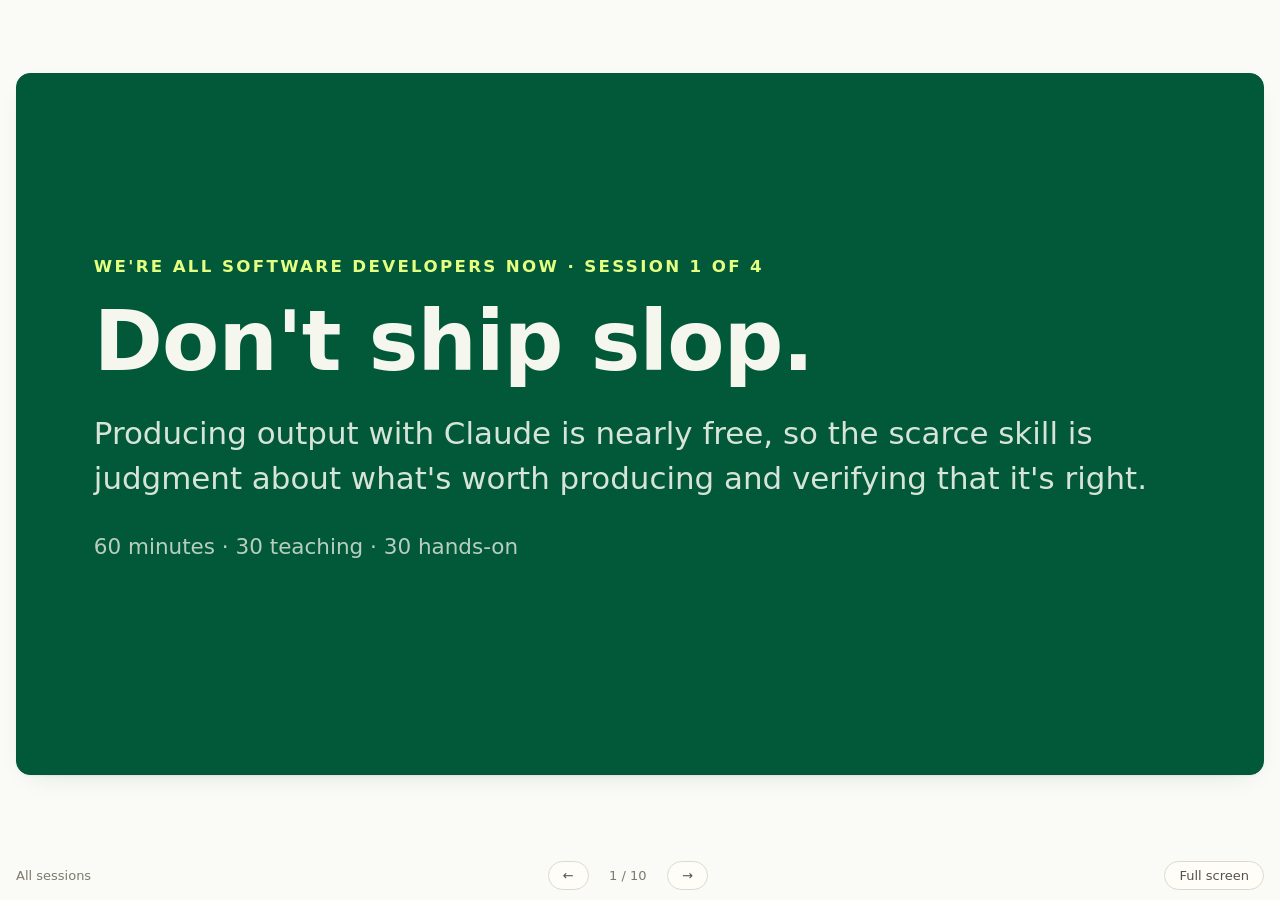
==== slides/session-01.html @ b3c8a478 "Make the repo public-safe: commit rules, fork + PR flow The repo goes public, and only Sean can chan" ====
<!doctype html>
<html lang="en">
<head>
<meta charset="utf-8">
<meta name="viewport" content="width=device-width, initial-scale=1">
<title>Session 1: Don't ship slop.</title>
<link rel="stylesheet" href="deck.css">
</head>
<body>
<!-- Source of truth: AGENDA.md and sessions/01/. Change those first, then this deck. -->
<main class="deck">

  <section class="slide band">
    <span class="eyebrow">We're All Software Developers Now · Session 1 of 4</span>
    <h1 class="hero">Don't ship slop.</h1>
    <p class="lede">Producing output with Claude is nearly free, so the scarce skill is judgment about what's worth producing and verifying that it's right.</p>
    <p class="meta">60 minutes · 30 teaching · 30 hands-on</p>
  </section>

  <section class="slide">
    <span class="eyebrow">Today</span>
    <h2 class="title">Sixty minutes</h2>
    <table class="agenda"><tbody>
      <tr><td class="t">5 min</td><td>Our AI acceptable use policy, with Jessica Wallen</td></tr>
      <tr><td class="t">25 min</td><td>What slop is, the sender's contract, the pre-send checklist, a live demo</td></tr>
      <tr><td class="t">30 min</td><td>Hands-on: a GitHub account and the GitHub CLI, signed in</td></tr>
    </tbody></table>
    <div class="slide-foot"><span>Session 1 · Don't ship slop.</span><span>Agenda</span></div>
  </section>

  <section class="slide quiet">
    <span class="eyebrow">Preface · 5 minutes</span>
    <h2 class="title">Our AI acceptable use policy</h2>
    <p class="copy">Jessica Wallen</p>
    <div class="slide-foot"><span>Session 1 · Don't ship slop.</span><span>Preface</span></div>
  </section>

  <section class="slide">
    <span class="eyebrow">What is AI slop?</span>
    <h2 class="title">Four kinds of slop</h2>
    <ul class="points">
      <li><strong>Output nobody asked for</strong></li>
      <li><strong>Claims the sender can't defend</strong></li>
      <li><strong>Length that hides the answer</strong></li>
      <li><strong>Work that transfers effort to the reader</strong></li>
    </ul>
    <div class="slide-foot"><span>Session 1 · Don't ship slop.</span><span>Teaching</span></div>
  </section>

  <section class="slide band">
    <span class="eyebrow">The sender's contract</span>
    <h2 class="title" style="font-size:2.6em">You own every claim in anything you send.</h2>
    <p class="lede">Claude drafts, you sign.</p>
    <div class="slide-foot"><span>Session 1 · Don't ship slop.</span><span>Teaching</span></div>
  </section>

  <section class="slide">
    <span class="eyebrow">A pre-send checklist</span>
    <h2 class="title">Three questions before you hit send</h2>
    <ol class="steps">
      <li><strong>Does it answer a question someone asked?</strong></li>
      <li><strong>Could you defend every number?</strong></li>
      <li><strong>Is it shorter than what it replaces?</strong></li>
    </ol>
    <p class="ask">It's a file in the starter repo: <code>checklists/pre-send.md</code></p>
    <div class="slide-foot"><span>Session 1 · Don't ship slop.</span><span>Teaching</span></div>
  </section>

  <section class="slide">
    <span class="eyebrow">Live demo</span>
    <h2 class="title">The same request, two ways</h2>
    <div class="cols">
      <div class="panel bad">
        <h3>Done as slop</h3>
        <ul class="points">
          <li>Answers a question nobody asked</li>
          <li>Numbers with no source</li>
          <li>Longer than what it replaces</li>
        </ul>
      </div>
      <div class="panel good">
        <h3>Done well</h3>
        <ul class="points">
          <li>Answers the question that was asked</li>
          <li>Every number defensible</li>
          <li>Shorter than what it replaces</li>
        </ul>
      </div>
    </div>
    <div class="slide-foot"><span>Session 1 · Don't ship slop.</span><span>Demo</span></div>
  </section>

  <section class="slide band">
    <span class="eyebrow">The mindset for the rest of the series</span>
    <h2 class="title" style="font-size:2.6em">Work lives in files and folders, not in chat history.</h2>
    <div class="slide-foot"><span>Session 1 · Don't ship slop.</span><span>Teaching</span></div>
  </section>

  <section class="slide top">
    <span class="eyebrow">Hands-on · 30 minutes</span>
    <h2 class="title">Leave signed in to GitHub</h2>
    <ol class="steps">
      <li><strong>Create a GitHub account</strong> at github.com/signup, with your Opensend email</li>
      <li><strong>Open a terminal:</strong> Mac <code>Cmd + Space</code> → Terminal · Windows: <code>Windows</code> key → Terminal or PowerShell</li>
      <li><strong>Install Git, then the GitHub CLI</strong>, following <code>docs/install-github-cli.md</code></li>
      <li><strong>Sign in:</strong> <code>gh auth login</code> → GitHub.com · HTTPS · Yes · web browser · copy the code, press Enter</li>
      <li><strong>Check it:</strong> <code>gh auth status</code> shows your username</li>
      <li><strong>Tell Git who you are</strong>, then check you can reach the repo: <code>gh repo view fueled-io/os-claude-advanced-training</code></li>
    </ol>
    <p class="fine">Checklist with "done when" for every step: sessions/01/exercise.md</p>
    <div class="slide-foot"><span>Session 1 · Don't ship slop.</span><span>Hands-on</span></div>
  </section>

  <section class="slide band">
    <span class="eyebrow">Before Session 2</span>
    <h2 class="title">Assignment</h2>
    <ul class="points">
      <li><strong>Install Claude Code and Claude Desktop:</strong> docs/install-claude-code.md</li>
      <li><strong>Confirm <code>gh auth status</code> succeeds</strong></li>
      <li><strong>Read CONTRIBUTING.md:</strong> this repo is public, and so is everything you push</li>
    </ul>
    <p class="fine">Session 2 starts on the work, not on setup. Details: sessions/01/assignment.md</p>
    <div class="slide-foot"><span>Session 1 · Don't ship slop.</span><span>Assignment</span></div>
  </section>

</main>
<script src="deck.js"></script>
</body>
</html>
---- slides/deck.css ----
/*
  Slide deck styles for We're All Software Developers Now.
  Visual system follows the Opensend roadmap-review session pages:
  warm ground, white cards, green-dark bands, one lime accent.
  Self-contained: no web fonts, no external requests.
*/
:root{
  color-scheme:light;
  --ground:#fafaf6; --ground-2:#f2efe3; --card:#fffdf8; --card-2:#f2efe3;
  --ink:#1c1c1c; --ink-2:#55534a; --ink-3:#7d7a6e;
  --green:#288364; --green-dark:#025939; --green-light:#059765;
  --lime:#e5ff80; --lime-dark:#d6f066; --on-green:#f5f7ee;
  --border:#dcd9cc; --border-soft:#ebe8dc;
  --shadow:0 1px 2px rgba(28,28,28,.05), 0 8px 28px -18px rgba(2,89,57,.28);
  --radius:14px;
  /* one slide unit: 1% of the slide width, whatever the window shape */
  --u:min(1vw, 1.6vh);
  --display:'Darker Grotesque','Inter',system-ui,-apple-system,'Segoe UI',Roboto,Helvetica,Arial,sans-serif;
  --body:'Inter','Inter var',system-ui,-apple-system,'Segoe UI',Roboto,Helvetica,Arial,sans-serif;
  --mono:ui-monospace,'SF Mono',Menlo,Consolas,monospace;
}
*{box-sizing:border-box}
html{-webkit-text-size-adjust:100%}
body{
  margin:0;background:var(--ground);color:var(--ink);
  font-family:var(--body);line-height:1.5;
  -webkit-font-smoothing:antialiased;text-rendering:optimizeLegibility;
}
h1,h2,h3{font-family:var(--display);color:var(--ink);text-wrap:balance;margin:0}
p{margin:0}
strong{font-weight:650;color:var(--ink)}
a{color:var(--green)}
code{white-space:nowrap;font-family:var(--mono);font-size:.9em;background:var(--card-2);border:1px solid var(--border-soft);border-radius:6px;padding:.05em .35em}

/* ---------- slides (stacked: no-JS, print, and the default) ---------- */
.deck{display:flex;flex-direction:column;align-items:center;gap:calc(var(--u)*3);padding:calc(var(--u)*3) 16px}
.slide{
  position:relative;width:min(100%, 160vh);aspect-ratio:16/9;
  background:var(--card);border:1px solid var(--border);border-radius:var(--radius);box-shadow:var(--shadow);
  padding:calc(var(--u)*5) calc(var(--u)*6) calc(var(--u)*7.5);
  display:flex;flex-direction:column;justify-content:center;overflow:hidden;
  font-size:calc(var(--u)*2.1);
}
/* busy slides (step lists, tables) step the type down so nothing overflows */
.slide.top,.slide.dense{font-size:calc(var(--u)*1.6)}
.slide.band{background:var(--green-dark);color:var(--on-green);border-color:var(--green-dark)}
.slide.band h1,.slide.band h2,.slide.band h3,.slide.band strong{color:var(--on-green)}
.band code{background:rgba(245,247,238,.14);border-color:rgba(245,247,238,.24);color:var(--on-green)}
.band .ask code{background:var(--card-2);border-color:var(--border-soft);color:var(--ink)}
.slide.quiet{background:var(--ground-2)}
.slide.top{justify-content:flex-start}

/* ---------- deck mode (deck.js adds .deck-on) ---------- */
body.deck-on{overflow:hidden;height:100vh}
body.deck-on .deck{height:100vh;justify-content:center;padding:0 16px calc(var(--u)*4)}
body.deck-on .slide{display:none;width:min(100%, 150vh)}
body.deck-on .slide.active{display:flex}
.controls{display:none}
body.deck-on .controls{
  display:flex;position:fixed;left:0;right:0;bottom:0;align-items:center;justify-content:space-between;
  padding:10px 16px;font-size:13px;color:var(--ink-3);
}
.controls a{color:var(--ink-3);text-decoration:none}
.controls a:hover{color:var(--green)}
.controls button{
  font:inherit;color:var(--ink-2);background:var(--card);border:1px solid var(--border);border-radius:99px;
  padding:4px 14px;cursor:pointer;
}
.controls button:hover{border-color:var(--green);color:var(--green-dark)}
.controls .nav{display:flex;align-items:center;gap:10px}
.controls .count{font-variant-numeric:tabular-nums;min-width:4.5em;text-align:center}

/* ---------- type ---------- */
.eyebrow{
  display:inline-flex;align-items:center;gap:.5em;
  font-weight:600;font-size:.62em;letter-spacing:.14em;text-transform:uppercase;color:var(--green);
}
.band .eyebrow{color:var(--lime)}
h1.hero{font-weight:800;font-size:3.1em;line-height:1;letter-spacing:-.01em;margin-top:.25em}
h2.title{font-weight:800;font-size:2.05em;line-height:1.05;margin-top:.2em}
.lede{font-size:1.15em;line-height:1.45;margin-top:.9em;max-width:38em}
.band .lede{color:color-mix(in srgb,var(--on-green) 88%,transparent)}
.copy{color:var(--ink-2);line-height:1.55;margin-top:.8em;max-width:42em}
.fine{font-size:.7em;color:var(--ink-3);margin-top:1.2em}
.band .fine{color:color-mix(in srgb,var(--on-green) 60%,transparent)}
.meta{font-size:.8em;margin-top:1.4em;color:color-mix(in srgb,var(--on-green) 75%,transparent)}

/* the one lime moment: the single ask */
.ask{margin-top:1.1em;align-self:flex-start;background:var(--lime);color:var(--ink);border-radius:10px;padding:.55em .9em;font-weight:650;font-size:.95em}
.band .ask strong{color:var(--ink)}

/* ---------- lists ---------- */
ul.points{list-style:none;margin:.9em 0 0;padding:0;max-width:44em}
ul.points li{position:relative;padding:.42em 0 .42em 1.1em;border-bottom:1px solid var(--border-soft);color:var(--ink-2);line-height:1.45}
ul.points li:last-child{border-bottom:0}
ul.points li::before{content:"";position:absolute;left:0;top:1.02em;width:.42em;height:.42em;border-radius:99px;background:var(--green)}
ul.points strong{color:var(--ink)}
.band ul.points li{color:color-mix(in srgb,var(--on-green) 88%,transparent);border-color:rgba(245,247,238,.14)}
.band ul.points li::before{background:var(--lime)}

ol.steps{list-style:none;margin:.9em 0 0;padding:0;counter-reset:s;max-width:46em}
ol.steps li{counter-increment:s;position:relative;padding:.42em 0 .42em 2em;border-bottom:1px solid var(--border-soft);color:var(--ink-2);line-height:1.45}
ol.steps li:last-child{border-bottom:0}
ol.steps li::before{
  content:counter(s);position:absolute;left:0;top:.42em;width:1.35em;height:1.35em;border-radius:99px;
  background:var(--green-dark);color:var(--on-green);font-size:.82em;font-weight:700;
  display:flex;align-items:center;justify-content:center;
}
ol.steps strong{color:var(--ink)}

/* ---------- tables ---------- */
table.agenda{border-collapse:collapse;width:100%;max-width:40em;margin-top:.8em}
.agenda td{padding:.5em 0;border-bottom:1px solid var(--border-soft);vertical-align:baseline}
.agenda tr:last-child td{border-bottom:0}
.agenda .t{font-variant-numeric:tabular-nums;white-space:nowrap;width:5.5em;color:var(--green-dark);font-weight:650}

table.grid{border-collapse:collapse;width:100%;margin-top:.8em;font-size:.88em;background:var(--card);border:1px solid var(--border);border-radius:var(--radius);overflow:hidden}
.grid th,.grid td{text-align:left;padding:.5em .8em;border-bottom:1px solid var(--border-soft);vertical-align:top}
.grid thead th{background:var(--card-2);font-weight:650;font-size:.72em;letter-spacing:.08em;text-transform:uppercase;color:var(--ink-3)}
.grid tbody tr:last-child td{border-bottom:0}
.grid td:first-child{white-space:nowrap}

/* ---------- blocks ---------- */
.callout{border-left:3px solid var(--green);background:var(--card-2);border-radius:0 var(--radius) var(--radius) 0;padding:.8em 1.1em;margin-top:1em;max-width:44em;color:var(--ink-2)}
.callout .tag{font-size:.62em;font-weight:700;letter-spacing:.12em;text-transform:uppercase;color:var(--green);display:block;margin-bottom:.35em}
.cols{display:grid;grid-template-columns:1fr 1fr;gap:1.2em;margin-top:1em}
.panel{border:1px solid var(--border);border-radius:var(--radius);background:var(--card);padding:.9em 1.1em}
.panel h3{font-size:1.15em;font-weight:800}
.panel.bad{background:var(--card-2)}
.panel.good{border-color:color-mix(in srgb,var(--green) 45%,transparent);background:#eef6f1}
.panel ul.points{margin-top:.4em}
.pill{display:inline-block;font-size:.62em;font-weight:650;letter-spacing:.06em;text-transform:uppercase;padding:.15em .7em;border-radius:99px;border:1px solid var(--border);background:var(--card-2);color:var(--ink-2);white-space:nowrap;vertical-align:middle}
.pill.go{border-color:color-mix(in srgb,var(--green) 45%,transparent);background:#e7f2ec;color:var(--green-dark)}
.pill.new{border-color:var(--lime-dark);background:var(--lime);color:var(--ink)}
.slide-foot{position:absolute;left:calc(var(--u)*6);right:calc(var(--u)*6);bottom:calc(var(--u)*2.2);display:flex;justify-content:space-between;font-size:.55em;letter-spacing:.12em;text-transform:uppercase;color:var(--ink-3)}
.band .slide-foot{color:color-mix(in srgb,var(--on-green) 50%,transparent)}

/* ---------- index page ---------- */
.index-wrap{max-width:1000px;margin:0 auto;padding:48px 16px 64px}
.index-head{background:var(--green-dark);color:var(--on-green);border-radius:var(--radius);padding:36px 40px;box-shadow:var(--shadow)}
.index-head h1{color:var(--on-green);font-weight:800;font-size:clamp(2rem,6vw,2.8rem);line-height:1.02}
.index-head .eyebrow{font-size:.72rem;color:var(--lime)}
.index-head p{margin-top:12px;color:color-mix(in srgb,var(--on-green) 85%,transparent);max-width:44em}
.session-list{list-style:none;margin:20px 0 0;padding:0;display:grid;grid-template-columns:1fr 1fr;gap:14px}
.session-list a{display:block;height:100%;background:var(--card);border:1px solid var(--border);border-radius:var(--radius);box-shadow:var(--shadow);padding:20px 22px;text-decoration:none;color:var(--ink-2)}
.session-list a:hover{border-color:var(--green)}
.session-list .eyebrow{font-size:.68rem}
.session-list h2{font-weight:800;font-size:1.45rem;color:var(--green-dark);margin-top:4px}
.session-list p{margin-top:6px;font-size:.92rem;line-height:1.5}
.index-note{margin-top:20px;font-size:.85rem;color:var(--ink-3)}
@media (max-width:640px){
  .session-list{grid-template-columns:1fr}
  .index-head{padding:26px 22px}
  .cols{grid-template-columns:1fr}
}

/* ---------- print: one slide per page ---------- */
@media print{
  @page{size:landscape;margin:0}
  body{background:#fff}
  .controls{display:none !important}
  .deck{padding:0;gap:0}
  .slide,body.deck-on .slide{display:flex !important;width:100vw;height:100vh;aspect-ratio:auto;border-radius:0;box-shadow:none;border:0;page-break-after:always;--u:1vw}
}
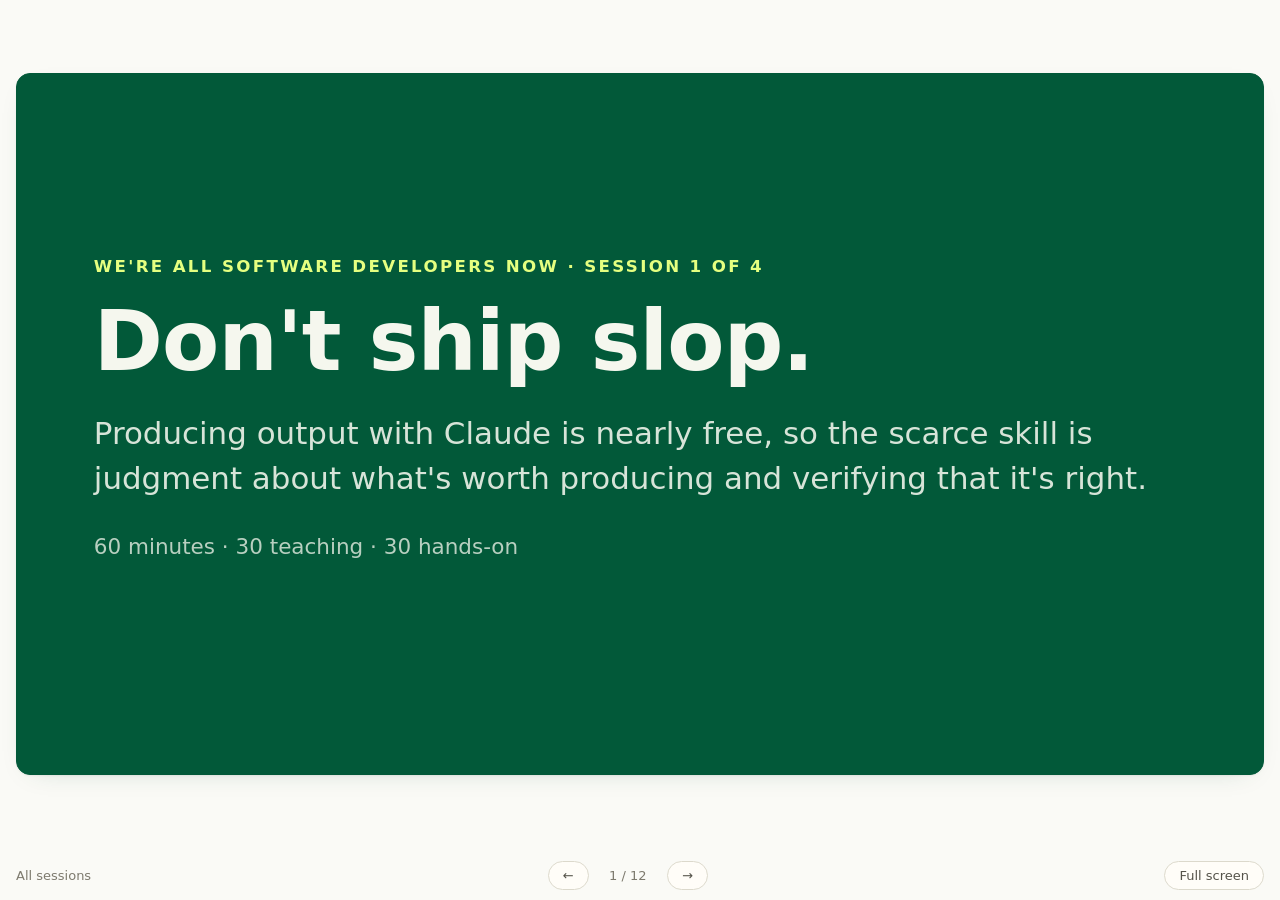
==== commit 8f8482bf: "Session 1: slop grenades quote and cost slide - Quote slide: Tobi Lütke on "slop grenades" (The Know" ====
--- a/slides/session-01.html
+++ b/slides/session-01.html
@@ -22,7 +22,7 @@
     <h2 class="title">Sixty minutes</h2>
     <table class="agenda"><tbody>
       <tr><td class="t">5 min</td><td>Our AI acceptable use policy, with Jessica Wallen</td></tr>
-      <tr><td class="t">25 min</td><td>What slop is, the sender's contract, the pre-send checklist, a live demo</td></tr>
+      <tr><td class="t">25 min</td><td>What slop is, slop grenades, the sender's contract, the pre-send checklist, a live demo</td></tr>
       <tr><td class="t">30 min</td><td>Hands-on: a GitHub account and the GitHub CLI, signed in</td></tr>
     </tbody></table>
     <div class="slide-foot"><span>Session 1 · Don't ship slop.</span><span>Agenda</span></div>
@@ -44,6 +44,44 @@
       <li><strong>Length that hides the answer</strong></li>
       <li><strong>Work that transfers effort to the reader</strong></li>
     </ul>
+    <div class="slide-foot"><span>Session 1 · Don't ship slop.</span><span>Teaching</span></div>
+  </section>
+
+  <section class="slide band">
+    <span class="eyebrow">Slop grenades</span>
+    <blockquote class="quote">“We call those ‘slop grenades’ that people toss at each other.”</blockquote>
+    <p class="lede">AI output sent without being read, so the people who receive it have to review it.</p>
+    <p class="cite"><strong>Tobi Lütke</strong>, CEO of Shopify, on The Knowledge Project podcast<br>Reported by Fortune, September 17, 2026 · fortune.com/2026/09/17/shopify-tobias-lutke-ai-slop-grenades</p>
+    <div class="slide-foot"><span>Session 1 · Don't ship slop.</span><span>Teaching</span></div>
+  </section>
+
+  <section class="slide top">
+    <span class="eyebrow">What a slop grenade costs</span>
+    <h2 class="title">You save 30 minutes. Every reader pays 30.</h2>
+    <div class="ledger" role="img" aria-label="Skipping review saves the sender 30 minutes. Each reader spends 30 minutes reviewing: 30 minutes for 1 reader, 90 for 3, 300 for a team of 10.">
+      <div class="row saved">
+        <span class="who">You skip the review</span>
+        <span class="blocks"><i class="b save">30</i></span>
+        <span class="sum"><span><strong>30 min</strong> saved</span></span>
+      </div>
+      <div class="row">
+        <span class="who">1 reader</span>
+        <span class="blocks"><i class="b">30</i></span>
+        <span class="sum"><span><strong>30 min</strong> · you broke even</span></span>
+      </div>
+      <div class="row">
+        <span class="who">3 readers</span>
+        <span class="blocks"><i class="b">30</i><i class="b">30</i><i class="b">30</i></span>
+        <span class="sum"><span><strong>90 min</strong> · 3× what you saved</span></span>
+      </div>
+      <div class="row">
+        <span class="who">A team of 10</span>
+        <span class="blocks"><i class="b">30</i><i class="b">30</i><i class="b">30</i><i class="b">30</i><i class="b">30</i><i class="b">30</i><i class="b">30</i><i class="b">30</i><i class="b">30</i><i class="b">30</i></span>
+        <span class="sum"><span><strong>300 min</strong> · 10× what you saved</span></span>
+      </div>
+    </div>
+    <p class="ask">Claude should save your reader time, not add to it. Review it once, so they don't each have to.</p>
+    <p class="fine">Each block is 30 minutes. An illustration, not a measurement.</p>
     <div class="slide-foot"><span>Session 1 · Don't ship slop.</span><span>Teaching</span></div>
   </section>
 
--- a/slides/deck.css
+++ b/slides/deck.css
@@ -89,6 +89,25 @@
 .ask{margin-top:1.1em;align-self:flex-start;background:var(--lime);color:var(--ink);border-radius:10px;padding:.55em .9em;font-weight:650;font-size:.95em}
 .band .ask strong{color:var(--ink)}
 
+/* ---------- quote slide ---------- */
+blockquote.quote{margin:.35em 0 0;font-family:var(--display);font-weight:800;font-size:2.5em;line-height:1.08;text-wrap:balance;max-width:20em}
+.band blockquote.quote{color:var(--on-green)}
+.cite{margin-top:1.4em;font-size:.72em;line-height:1.5;color:var(--ink-3)}
+.band .cite{color:color-mix(in srgb,var(--on-green) 70%,transparent)}
+
+/* ---------- cost ledger: one block per 30 minutes ---------- */
+.ledger{margin-top:1em;display:grid;grid-template-columns:auto 1fr auto;column-gap:1.1em;max-width:52em}
+.ledger .row{display:contents}
+.ledger .row > span{padding:.55em 0;border-bottom:1px solid var(--border-soft);display:flex;align-items:center}
+.ledger .row:last-child > span{border-bottom:0}
+.ledger .who{font-weight:650;color:var(--ink);white-space:nowrap}
+.ledger .blocks{gap:.25em;flex-wrap:nowrap}
+.ledger .b{font-style:normal;display:inline-flex;align-items:center;justify-content:center;width:2.7em;height:2.1em;border-radius:7px;background:var(--ink);color:var(--card);font-size:.78em;font-weight:650;font-variant-numeric:tabular-nums}
+.ledger .b.save{background:var(--lime);color:var(--ink);border:1px solid var(--lime-dark)}
+.ledger .sum{color:var(--ink-2);white-space:nowrap;justify-content:flex-end}
+.ledger .sum strong{font-size:1.15em}
+.ledger .saved .sum strong{color:var(--green-dark)}
+
 /* ---------- lists ---------- */
 ul.points{list-style:none;margin:.9em 0 0;padding:0;max-width:44em}
 ul.points li{position:relative;padding:.42em 0 .42em 1.1em;border-bottom:1px solid var(--border-soft);color:var(--ink-2);line-height:1.45}
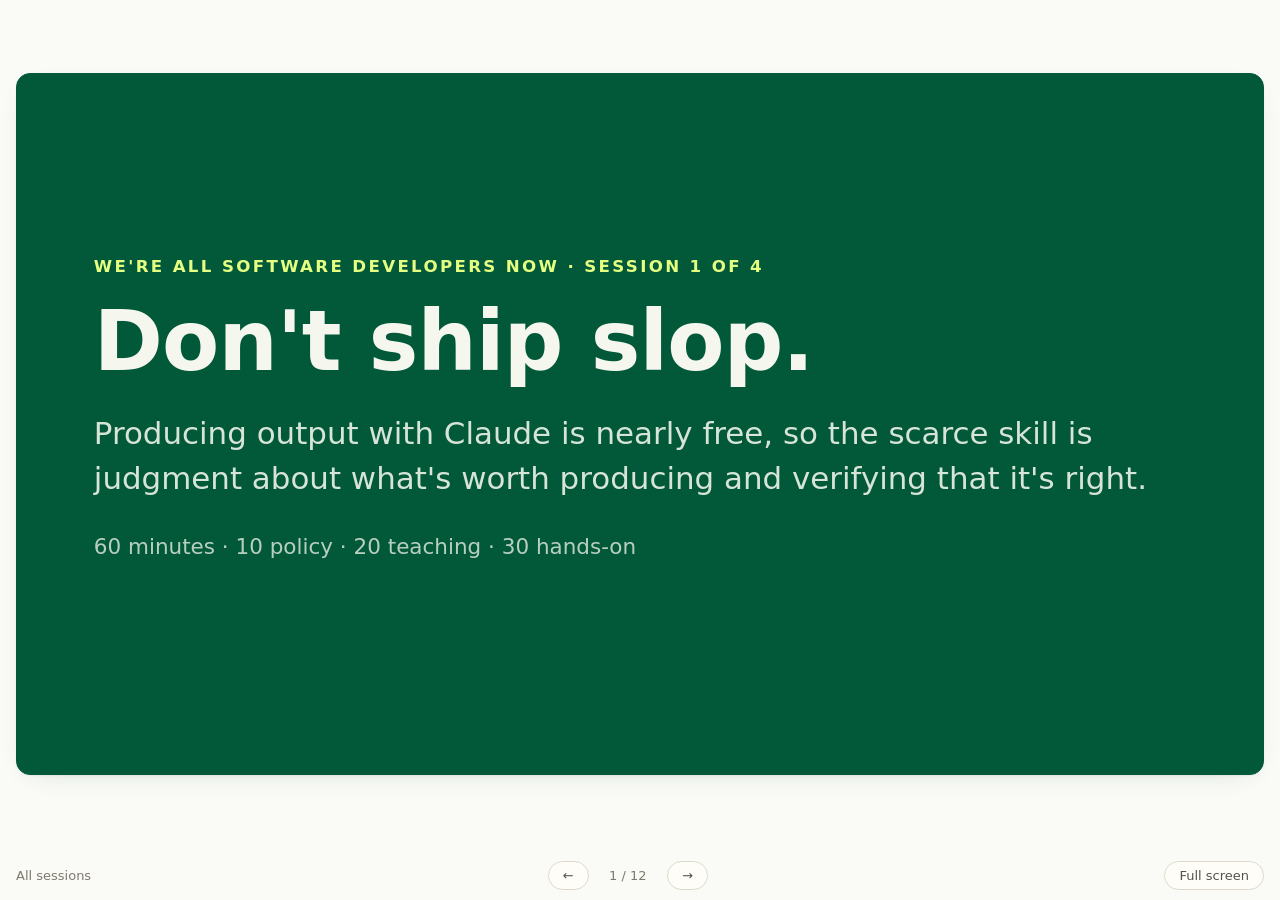
==== commit a8e7918f: "Slides and docs: Sean's review pass Index: larger type throughout; presenter note removed. All decks" ====
--- a/slides/session-01.html
+++ b/slides/session-01.html
@@ -4,32 +4,32 @@
 <meta charset="utf-8">
 <meta name="viewport" content="width=device-width, initial-scale=1">
 <title>Session 1: Don't ship slop.</title>
-<link rel="stylesheet" href="deck.css">
+<link rel="stylesheet" href="deck.css?v=2026-11-04d">
 </head>
 <body>
 <!-- Source of truth: AGENDA.md and sessions/01/. Change those first, then this deck. -->
 <main class="deck">
 
-  <section class="slide band">
+  <section class="slide band cover">
     <span class="eyebrow">We're All Software Developers Now · Session 1 of 4</span>
     <h1 class="hero">Don't ship slop.</h1>
     <p class="lede">Producing output with Claude is nearly free, so the scarce skill is judgment about what's worth producing and verifying that it's right.</p>
-    <p class="meta">60 minutes · 30 teaching · 30 hands-on</p>
+    <p class="meta">60 minutes · 10 policy · 20 teaching · 30 hands-on</p>
   </section>
 
   <section class="slide">
     <span class="eyebrow">Today</span>
     <h2 class="title">Sixty minutes</h2>
     <table class="agenda"><tbody>
-      <tr><td class="t">5 min</td><td>Our AI acceptable use policy, with Jessica Wallen</td></tr>
-      <tr><td class="t">25 min</td><td>What slop is, slop grenades, the sender's contract, the pre-send checklist, a live demo</td></tr>
+      <tr><td class="t">10 min</td><td>Our AI acceptable use policy, with Jessica Wallen</td></tr>
+      <tr><td class="t">20 min</td><td>What slop is, slop grenades, the sender's contract, the pre-send checklist, a live demo</td></tr>
       <tr><td class="t">30 min</td><td>Hands-on: a GitHub account and the GitHub CLI, signed in</td></tr>
     </tbody></table>
     <div class="slide-foot"><span>Session 1 · Don't ship slop.</span><span>Agenda</span></div>
   </section>
 
   <section class="slide quiet">
-    <span class="eyebrow">Preface · 5 minutes</span>
+    <span class="eyebrow">Preface · 10 minutes</span>
     <h2 class="title">Our AI acceptable use policy</h2>
     <p class="copy">Jessica Wallen</p>
     <div class="slide-foot"><span>Session 1 · Don't ship slop.</span><span>Preface</span></div>
@@ -37,12 +37,13 @@
 
   <section class="slide">
     <span class="eyebrow">What is AI slop?</span>
-    <h2 class="title">Four kinds of slop</h2>
+    <h2 class="title">Five kinds of slop</h2>
     <ul class="points">
       <li><strong>Output nobody asked for</strong></li>
       <li><strong>Claims the sender can't defend</strong></li>
       <li><strong>Length that hides the answer</strong></li>
       <li><strong>Work that transfers effort to the reader</strong></li>
+      <li><strong>Terms nobody uses,</strong> made up and said with confidence: "load-bearing", "slice"</li>
     </ul>
     <div class="slide-foot"><span>Session 1 · Don't ship slop.</span><span>Teaching</span></div>
   </section>
@@ -51,37 +52,36 @@
     <span class="eyebrow">Slop grenades</span>
     <blockquote class="quote">“We call those ‘slop grenades’ that people toss at each other.”</blockquote>
     <p class="lede">AI output sent without being read, so the people who receive it have to review it.</p>
-    <p class="cite"><strong>Tobi Lütke</strong>, CEO of Shopify, on The Knowledge Project podcast<br>Reported by Fortune, September 17, 2026 · fortune.com/2026/09/17/shopify-tobias-lutke-ai-slop-grenades</p>
+    <p class="cite"><strong>Tobi Lütke</strong>, CEO of Shopify, on The Knowledge Project podcast<br>Reported by Fortune, September 17, 2026 · <a href="https://fortune.com/2026/09/17/shopify-tobias-lutke-ai-slop-grenades/" target="_blank" rel="noopener">fortune.com/2026/09/17/shopify-tobias-lutke-ai-slop-grenades</a></p>
     <div class="slide-foot"><span>Session 1 · Don't ship slop.</span><span>Teaching</span></div>
   </section>
 
-  <section class="slide top">
+  <section class="slide">
     <span class="eyebrow">What a slop grenade costs</span>
     <h2 class="title">You save 30 minutes. Every reader pays 30.</h2>
-    <div class="ledger" role="img" aria-label="Skipping review saves the sender 30 minutes. Each reader spends 30 minutes reviewing: 30 minutes for 1 reader, 90 for 3, 300 for a team of 10.">
-      <div class="row saved">
+    <div class="cost" role="img" aria-label="Skipping review saves the sender 30 minutes. Each reader spends 30 minutes reviewing: 30 minutes for 1 reader, 90 for 3 readers, 300 for a team of 10.">
+      <div class="cost-row saved">
         <span class="who">You skip the review</span>
-        <span class="blocks"><i class="b save">30</i></span>
-        <span class="sum"><span><strong>30 min</strong> saved</span></span>
+        <span class="track"><span class="bar" style="--m:30"></span><span class="val">30 min saved</span></span>
+        <span class="x"></span>
       </div>
-      <div class="row">
+      <div class="cost-row">
         <span class="who">1 reader</span>
-        <span class="blocks"><i class="b">30</i></span>
-        <span class="sum"><span><strong>30 min</strong> · you broke even</span></span>
+        <span class="track"><span class="bar" style="--m:30"></span><span class="val">30 min</span></span>
+        <span class="x">1×</span>
       </div>
-      <div class="row">
+      <div class="cost-row">
         <span class="who">3 readers</span>
-        <span class="blocks"><i class="b">30</i><i class="b">30</i><i class="b">30</i></span>
-        <span class="sum"><span><strong>90 min</strong> · 3× what you saved</span></span>
+        <span class="track"><span class="bar" style="--m:90"></span><span class="val">90 min</span></span>
+        <span class="x">3×</span>
       </div>
-      <div class="row">
+      <div class="cost-row">
         <span class="who">A team of 10</span>
-        <span class="blocks"><i class="b">30</i><i class="b">30</i><i class="b">30</i><i class="b">30</i><i class="b">30</i><i class="b">30</i><i class="b">30</i><i class="b">30</i><i class="b">30</i><i class="b">30</i></span>
-        <span class="sum"><span><strong>300 min</strong> · 10× what you saved</span></span>
+        <span class="track"><span class="bar" style="--m:300"></span><span class="val">300 min</span></span>
+        <span class="x">10×</span>
       </div>
     </div>
-    <p class="ask">Claude should save your reader time, not add to it. Review it once, so they don't each have to.</p>
-    <p class="fine">Each block is 30 minutes. An illustration, not a measurement.</p>
+    <p class="ask">Claude should save your reader time, not add to it.</p>
     <div class="slide-foot"><span>Session 1 · Don't ship slop.</span><span>Teaching</span></div>
   </section>
 
@@ -94,13 +94,14 @@
 
   <section class="slide">
     <span class="eyebrow">A pre-send checklist</span>
-    <h2 class="title">Three questions before you hit send</h2>
+    <h2 class="title">Four questions before you hit send</h2>
     <ol class="steps">
       <li><strong>Does it answer a question someone asked?</strong></li>
       <li><strong>Could you defend every number?</strong></li>
       <li><strong>Is it shorter than what it replaces?</strong></li>
+      <li><strong>Does it use your reader's words,</strong> not terms Claude made up?</li>
     </ol>
-    <p class="ask">It's a file in the starter repo: <code>checklists/pre-send.md</code></p>
+    <p class="ask">An example skill for checking this is in the starter repo: <code>/pre-send</code></p>
     <div class="slide-foot"><span>Session 1 · Don't ship slop.</span><span>Teaching</span></div>
   </section>
 
@@ -114,6 +115,7 @@
           <li>Answers a question nobody asked</li>
           <li>Numbers with no source</li>
           <li>Longer than what it replaces</li>
+          <li>Invents its own terms</li>
         </ul>
       </div>
       <div class="panel good">
@@ -122,6 +124,7 @@
           <li>Answers the question that was asked</li>
           <li>Every number defensible</li>
           <li>Shorter than what it replaces</li>
+          <li>Uses the reader's words</li>
         </ul>
       </div>
     </div>
@@ -152,16 +155,18 @@
   <section class="slide band">
     <span class="eyebrow">Before Session 2</span>
     <h2 class="title">Assignment</h2>
+    <p class="lede">Didn't finish in class? Finish these before Session 2.</p>
     <ul class="points">
       <li><strong>Install Claude Code and Claude Desktop:</strong> docs/install-claude-code.md</li>
       <li><strong>Confirm <code>gh auth status</code> succeeds</strong></li>
-      <li><strong>Read CONTRIBUTING.md:</strong> this repo is public, and so is everything you push</li>
+      <li><strong>Download your copy of this public repo:</strong> <code>gh repo fork fueled-io/os-claude-advanced-training --clone</code></li>
+      <li><strong>Read CONTRIBUTING.md:</strong> what never goes in this repo, or anything you push</li>
     </ul>
     <p class="fine">Session 2 starts on the work, not on setup. Details: sessions/01/assignment.md</p>
     <div class="slide-foot"><span>Session 1 · Don't ship slop.</span><span>Assignment</span></div>
   </section>
 
 </main>
-<script src="deck.js"></script>
+<script src="deck.js?v=2026-11-04d"></script>
 </body>
 </html>
--- a/slides/deck.css
+++ b/slides/deck.css
@@ -9,7 +9,7 @@
   --ground:#fafaf6; --ground-2:#f2efe3; --card:#fffdf8; --card-2:#f2efe3;
   --ink:#1c1c1c; --ink-2:#55534a; --ink-3:#7d7a6e;
   --green:#288364; --green-dark:#025939; --green-light:#059765;
-  --lime:#e5ff80; --lime-dark:#d6f066; --on-green:#f5f7ee;
+  --band:#156b4b; --lime:#e5ff80; --lime-dark:#d6f066; --on-green:#f5f7ee;
   --border:#dcd9cc; --border-soft:#ebe8dc;
   --shadow:0 1px 2px rgba(28,28,28,.05), 0 8px 28px -18px rgba(2,89,57,.28);
   --radius:14px;
@@ -43,7 +43,11 @@
 }
 /* busy slides (step lists, tables) step the type down so nothing overflows */
 .slide.top,.slide.dense{font-size:calc(var(--u)*1.6)}
-.slide.band{background:var(--green-dark);color:var(--on-green);border-color:var(--green-dark)}
+.slide.top ol.steps li,.slide.top ul.points li{--pad:.62em}
+.slide.top ol.steps,.slide.top ul.points{margin-top:1.2em}
+/* green slides inside a deck are a step lighter than the title (cover) slide */
+.slide.band{background:var(--band);color:var(--on-green);border-color:var(--band)}
+.slide.band.cover{background:var(--green-dark);border-color:var(--green-dark)}
 .slide.band h1,.slide.band h2,.slide.band h3,.slide.band strong{color:var(--on-green)}
 .band code{background:rgba(245,247,238,.14);border-color:rgba(245,247,238,.24);color:var(--on-green)}
 .band .ask code{background:var(--card-2);border-color:var(--border-soft);color:var(--ink)}
@@ -94,47 +98,53 @@
 .band blockquote.quote{color:var(--on-green)}
 .cite{margin-top:1.4em;font-size:.72em;line-height:1.5;color:var(--ink-3)}
 .band .cite{color:color-mix(in srgb,var(--on-green) 70%,transparent)}
+.band .cite a{color:var(--lime);text-underline-offset:.2em}
+.band .cite a:hover{color:var(--on-green)}
 
-/* ---------- cost ledger: one block per 30 minutes ---------- */
-.ledger{margin-top:1em;display:grid;grid-template-columns:auto 1fr auto;column-gap:1.1em;max-width:52em}
-.ledger .row{display:contents}
-.ledger .row > span{padding:.55em 0;border-bottom:1px solid var(--border-soft);display:flex;align-items:center}
-.ledger .row:last-child > span{border-bottom:0}
-.ledger .who{font-weight:650;color:var(--ink);white-space:nowrap}
-.ledger .blocks{gap:.25em;flex-wrap:nowrap}
-.ledger .b{font-style:normal;display:inline-flex;align-items:center;justify-content:center;width:2.7em;height:2.1em;border-radius:7px;background:var(--ink);color:var(--card);font-size:.78em;font-weight:650;font-variant-numeric:tabular-nums}
-.ledger .b.save{background:var(--lime);color:var(--ink);border:1px solid var(--lime-dark)}
-.ledger .sum{color:var(--ink-2);white-space:nowrap;justify-content:flex-end}
-.ledger .sum strong{font-size:1.15em}
-.ledger .saved .sum strong{color:var(--green-dark)}
+/* ---------- cost chart: bars to scale, one segment per 30 minutes ---------- */
+.cost{margin-top:1.5em;display:grid;grid-template-columns:auto 1fr auto;column-gap:1em;row-gap:.9em;align-items:center}
+.cost + .ask{margin-top:1.8em}
+.cost-row{display:contents}
+.cost .who{font-weight:650;color:var(--ink);white-space:nowrap;font-size:.9em}
+.cost .track{display:flex;align-items:center;gap:.5em;min-width:0}
+/* 300 minutes fills the track, leaving room for the label */
+.cost .bar{flex:none;height:1.75em;border-radius:6px;width:calc((100% - 5.2em) * var(--m) / 300);
+  background:var(--ink) repeating-linear-gradient(90deg,transparent 0 calc(100% * 30 / var(--m) - 3px),var(--card) calc(100% * 30 / var(--m) - 3px) calc(100% * 30 / var(--m)))}
+.cost .saved .bar{background:var(--lime);box-shadow:inset 0 0 0 1px var(--lime-dark)}
+.cost .val{white-space:nowrap;font-weight:700;color:var(--ink);font-variant-numeric:tabular-nums}
+.cost .saved .val{color:var(--green-dark)}
+.cost .x{font-family:var(--display);font-weight:800;font-size:1.5em;line-height:1;color:var(--ink);min-width:2.2em;text-align:right;font-variant-numeric:tabular-nums}
 
 /* ---------- lists ---------- */
 ul.points{list-style:none;margin:.9em 0 0;padding:0;max-width:44em}
-ul.points li{position:relative;padding:.42em 0 .42em 1.1em;border-bottom:1px solid var(--border-soft);color:var(--ink-2);line-height:1.45}
+ul.points li{--pad:.42em;position:relative;padding:var(--pad) 0 var(--pad) 1.1em;border-bottom:1px solid var(--border-soft);color:var(--ink-2);line-height:1.45}
 ul.points li:last-child{border-bottom:0}
-ul.points li::before{content:"";position:absolute;left:0;top:1.02em;width:.42em;height:.42em;border-radius:99px;background:var(--green)}
+/* marker centered on the first line: padding + half the 1.45 line height */
+ul.points li::before{content:"";position:absolute;left:0;top:calc(var(--pad) + .725em);transform:translateY(-50%);width:.42em;height:.42em;border-radius:99px;background:var(--green)}
 ul.points strong{color:var(--ink)}
 .band ul.points li{color:color-mix(in srgb,var(--on-green) 88%,transparent);border-color:rgba(245,247,238,.14)}
 .band ul.points li::before{background:var(--lime)}
 
 ol.steps{list-style:none;margin:.9em 0 0;padding:0;counter-reset:s;max-width:46em}
-ol.steps li{counter-increment:s;position:relative;padding:.42em 0 .42em 2em;border-bottom:1px solid var(--border-soft);color:var(--ink-2);line-height:1.45}
+ol.steps li{--pad:.42em;counter-increment:s;position:relative;padding:var(--pad) 0 var(--pad) 2em;border-bottom:1px solid var(--border-soft);color:var(--ink-2);line-height:1.45}
 ol.steps li:last-child{border-bottom:0}
 ol.steps li::before{
-  content:counter(s);position:absolute;left:0;top:.42em;width:1.35em;height:1.35em;border-radius:99px;
-  background:var(--green-dark);color:var(--on-green);font-size:.82em;font-weight:700;
+  content:counter(s);position:absolute;left:0;width:1.35em;height:1.35em;border-radius:99px;
+  background:var(--green-dark);color:var(--on-green);font-size:.82em;font-weight:700;line-height:1;
   display:flex;align-items:center;justify-content:center;
+  /* centered on the first line of text; the badge's em is .82 of the item's */
+  top:calc((var(--pad) + .725em) / .82);transform:translateY(-50%);
 }
 ol.steps strong{color:var(--ink)}
 
 /* ---------- tables ---------- */
 table.agenda{border-collapse:collapse;width:100%;max-width:40em;margin-top:.8em}
-.agenda td{padding:.5em 0;border-bottom:1px solid var(--border-soft);vertical-align:baseline}
+.agenda td{padding:.75em 0;border-bottom:1px solid var(--border-soft);vertical-align:baseline}
 .agenda tr:last-child td{border-bottom:0}
 .agenda .t{font-variant-numeric:tabular-nums;white-space:nowrap;width:5.5em;color:var(--green-dark);font-weight:650}
 
-table.grid{border-collapse:collapse;width:100%;margin-top:.8em;font-size:.88em;background:var(--card);border:1px solid var(--border);border-radius:var(--radius);overflow:hidden}
-.grid th,.grid td{text-align:left;padding:.5em .8em;border-bottom:1px solid var(--border-soft);vertical-align:top}
+table.grid{border-collapse:collapse;width:100%;margin-top:1.1em;font-size:.88em;background:var(--card);border:1px solid var(--border);border-radius:var(--radius);overflow:hidden}
+.grid th,.grid td{text-align:left;padding:.72em .9em;border-bottom:1px solid var(--border-soft);vertical-align:top}
 .grid thead th{background:var(--card-2);font-weight:650;font-size:.72em;letter-spacing:.08em;text-transform:uppercase;color:var(--ink-3)}
 .grid tbody tr:last-child td{border-bottom:0}
 .grid td:first-child{white-space:nowrap}
@@ -143,6 +153,9 @@
 .callout{border-left:3px solid var(--green);background:var(--card-2);border-radius:0 var(--radius) var(--radius) 0;padding:.8em 1.1em;margin-top:1em;max-width:44em;color:var(--ink-2)}
 .callout .tag{font-size:.62em;font-weight:700;letter-spacing:.12em;text-transform:uppercase;color:var(--green);display:block;margin-bottom:.35em}
 .cols{display:grid;grid-template-columns:1fr 1fr;gap:1.2em;margin-top:1em}
+.agenda-cols{margin-top:1.3em}
+.agenda-cols .panel h3{color:var(--green-dark)}
+.agenda-cols ul.points li{--pad:.36em}
 .panel{border:1px solid var(--border);border-radius:var(--radius);background:var(--card);padding:.9em 1.1em}
 .panel h3{font-size:1.15em;font-weight:800}
 .panel.bad{background:var(--card-2)}
@@ -155,18 +168,17 @@
 .band .slide-foot{color:color-mix(in srgb,var(--on-green) 50%,transparent)}
 
 /* ---------- index page ---------- */
-.index-wrap{max-width:1000px;margin:0 auto;padding:48px 16px 64px}
-.index-head{background:var(--green-dark);color:var(--on-green);border-radius:var(--radius);padding:36px 40px;box-shadow:var(--shadow)}
-.index-head h1{color:var(--on-green);font-weight:800;font-size:clamp(2rem,6vw,2.8rem);line-height:1.02}
-.index-head .eyebrow{font-size:.72rem;color:var(--lime)}
-.index-head p{margin-top:12px;color:color-mix(in srgb,var(--on-green) 85%,transparent);max-width:44em}
-.session-list{list-style:none;margin:20px 0 0;padding:0;display:grid;grid-template-columns:1fr 1fr;gap:14px}
-.session-list a{display:block;height:100%;background:var(--card);border:1px solid var(--border);border-radius:var(--radius);box-shadow:var(--shadow);padding:20px 22px;text-decoration:none;color:var(--ink-2)}
+.index-wrap{max-width:1180px;margin:0 auto;padding:56px 24px 72px}
+.index-head{background:var(--green-dark);color:var(--on-green);border-radius:var(--radius);padding:48px 52px;box-shadow:var(--shadow)}
+.index-head h1{color:var(--on-green);font-weight:800;font-size:clamp(2.4rem,6vw,3.8rem);line-height:1.02;margin-top:6px}
+.index-head .eyebrow{font-size:.9rem;color:var(--lime)}
+.index-head p{margin-top:16px;font-size:1.3rem;line-height:1.5;color:color-mix(in srgb,var(--on-green) 85%,transparent);max-width:40em}
+.session-list{list-style:none;margin:24px 0 0;padding:0;display:grid;grid-template-columns:1fr 1fr;gap:20px}
+.session-list a{display:block;height:100%;background:var(--card);border:1px solid var(--border);border-radius:var(--radius);box-shadow:var(--shadow);padding:28px 30px;text-decoration:none;color:var(--ink-2)}
 .session-list a:hover{border-color:var(--green)}
-.session-list .eyebrow{font-size:.68rem}
-.session-list h2{font-weight:800;font-size:1.45rem;color:var(--green-dark);margin-top:4px}
-.session-list p{margin-top:6px;font-size:.92rem;line-height:1.5}
-.index-note{margin-top:20px;font-size:.85rem;color:var(--ink-3)}
+.session-list .eyebrow{font-size:.85rem}
+.session-list h2{font-weight:800;font-size:2rem;line-height:1.1;color:var(--green-dark);margin-top:6px}
+.session-list p{margin-top:10px;font-size:1.15rem;line-height:1.5}
 @media (max-width:640px){
   .session-list{grid-template-columns:1fr}
   .index-head{padding:26px 22px}
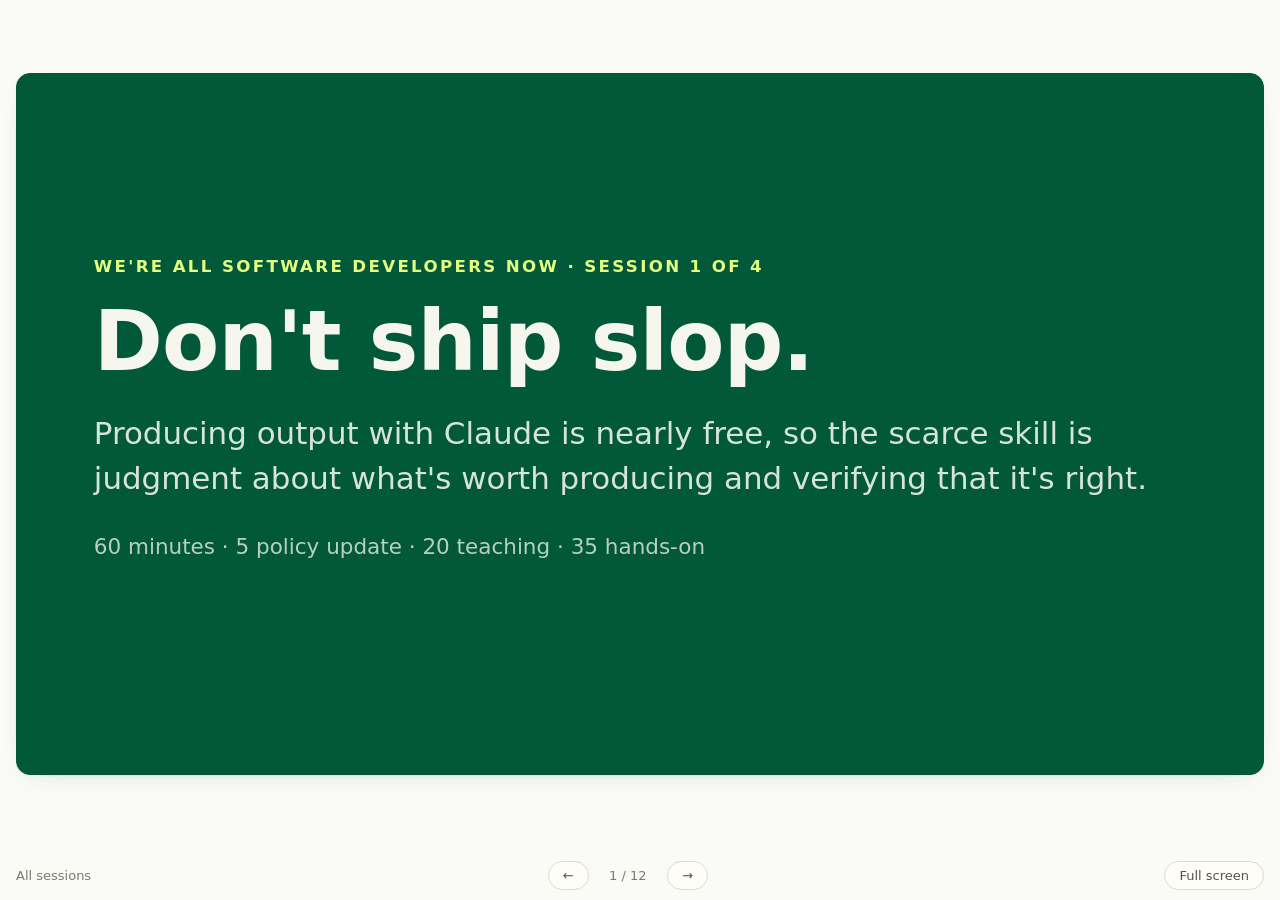
==== commit 4feeb8ee: "Session 1: AI policy update replaces Jess's preface Jess Wallen isn't presenting on the AI acceptabl" ====
--- a/slides/session-01.html
+++ b/slides/session-01.html
@@ -14,25 +14,26 @@
     <span class="eyebrow">We're All Software Developers Now · Session 1 of 4</span>
     <h1 class="hero">Don't ship slop.</h1>
     <p class="lede">Producing output with Claude is nearly free, so the scarce skill is judgment about what's worth producing and verifying that it's right.</p>
-    <p class="meta">60 minutes · 10 policy · 20 teaching · 30 hands-on</p>
+    <p class="meta">60 minutes · 5 policy update · 20 teaching · 35 hands-on</p>
   </section>
 
   <section class="slide">
     <span class="eyebrow">Today</span>
     <h2 class="title">Sixty minutes</h2>
     <table class="agenda"><tbody>
-      <tr><td class="t">10 min</td><td>Our AI acceptable use policy, with Jessica Wallen</td></tr>
+      <tr><td class="t">5 min</td><td>An update on our AI acceptable use policy</td></tr>
       <tr><td class="t">20 min</td><td>What slop is, slop grenades, the sender's contract, the pre-send checklist, a live demo</td></tr>
-      <tr><td class="t">30 min</td><td>Hands-on: a GitHub account and the GitHub CLI, signed in</td></tr>
+      <tr><td class="t">35 min</td><td>Hands-on: a GitHub account and the GitHub CLI, signed in</td></tr>
     </tbody></table>
     <div class="slide-foot"><span>Session 1 · Don't ship slop.</span><span>Agenda</span></div>
   </section>
 
   <section class="slide quiet">
-    <span class="eyebrow">Preface · 10 minutes</span>
+    <span class="eyebrow">Policy update · 5 minutes</span>
     <h2 class="title">Our AI acceptable use policy</h2>
-    <p class="copy">Jessica Wallen</p>
-    <div class="slide-foot"><span>Session 1 · Don't ship slop.</span><span>Preface</span></div>
+    <p class="lede">A revised, streamlined AI acceptable use policy is in development and will be available in the coming weeks.</p>
+    <p class="ask">Until then, if you're not sure whether something can go into Claude, ask Sean before you use it.</p>
+    <div class="slide-foot"><span>Session 1 · Don't ship slop.</span><span>Policy update</span></div>
   </section>
 
   <section class="slide">
@@ -138,7 +139,7 @@
   </section>
 
   <section class="slide top">
-    <span class="eyebrow">Hands-on · 30 minutes</span>
+    <span class="eyebrow">Hands-on · 35 minutes</span>
     <h2 class="title">Leave signed in to GitHub</h2>
     <ol class="steps">
       <li><strong>Create a GitHub account</strong> at github.com/signup, with your Opensend email</li>
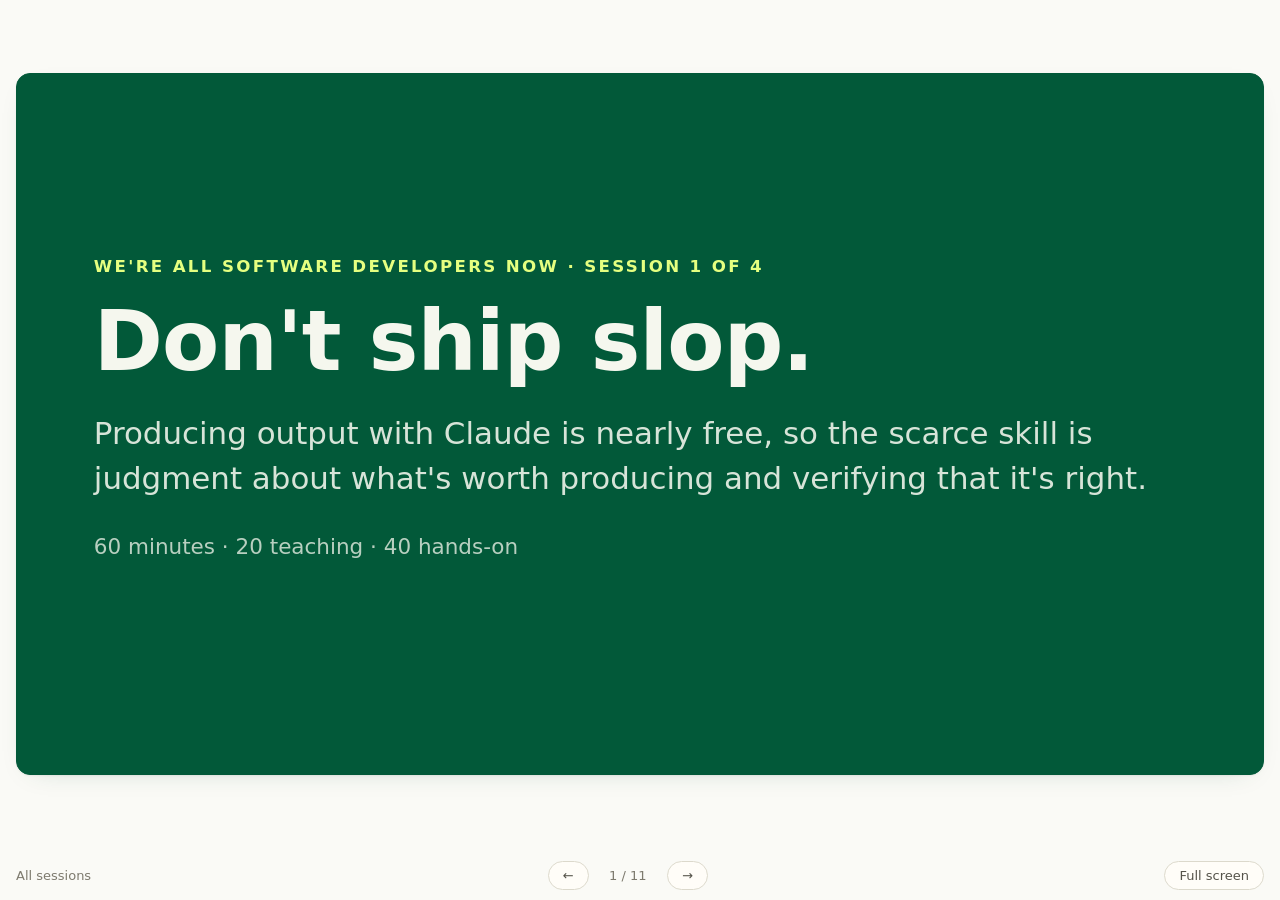
==== commit 507ec39b: "Session 1: drop the policy update; hands-on gets 40 minutes Removes the policy-update slide, agenda " ====
--- a/slides/session-01.html
+++ b/slides/session-01.html
@@ -14,26 +14,17 @@
     <span class="eyebrow">We're All Software Developers Now · Session 1 of 4</span>
     <h1 class="hero">Don't ship slop.</h1>
     <p class="lede">Producing output with Claude is nearly free, so the scarce skill is judgment about what's worth producing and verifying that it's right.</p>
-    <p class="meta">60 minutes · 5 policy update · 20 teaching · 35 hands-on</p>
+    <p class="meta">60 minutes · 20 teaching · 40 hands-on</p>
   </section>
 
   <section class="slide">
     <span class="eyebrow">Today</span>
     <h2 class="title">Sixty minutes</h2>
     <table class="agenda"><tbody>
-      <tr><td class="t">5 min</td><td>An update on our AI acceptable use policy</td></tr>
       <tr><td class="t">20 min</td><td>What slop is, slop grenades, the sender's contract, the pre-send checklist, a live demo</td></tr>
-      <tr><td class="t">35 min</td><td>Hands-on: a GitHub account and the GitHub CLI, signed in</td></tr>
+      <tr><td class="t">40 min</td><td>Hands-on: a GitHub account and the GitHub CLI, signed in</td></tr>
     </tbody></table>
     <div class="slide-foot"><span>Session 1 · Don't ship slop.</span><span>Agenda</span></div>
-  </section>
-
-  <section class="slide quiet">
-    <span class="eyebrow">Policy update · 5 minutes</span>
-    <h2 class="title">Our AI acceptable use policy</h2>
-    <p class="lede">A revised, streamlined AI acceptable use policy is in development and will be available in the coming weeks.</p>
-    <p class="ask">Until then, if you're not sure whether something can go into Claude, ask Sean before you use it.</p>
-    <div class="slide-foot"><span>Session 1 · Don't ship slop.</span><span>Policy update</span></div>
   </section>
 
   <section class="slide">
@@ -139,7 +130,7 @@
   </section>
 
   <section class="slide top">
-    <span class="eyebrow">Hands-on · 35 minutes</span>
+    <span class="eyebrow">Hands-on · 40 minutes</span>
     <h2 class="title">Leave signed in to GitHub</h2>
     <ol class="steps">
       <li><strong>Create a GitHub account</strong> at github.com/signup, with your Opensend email</li>
